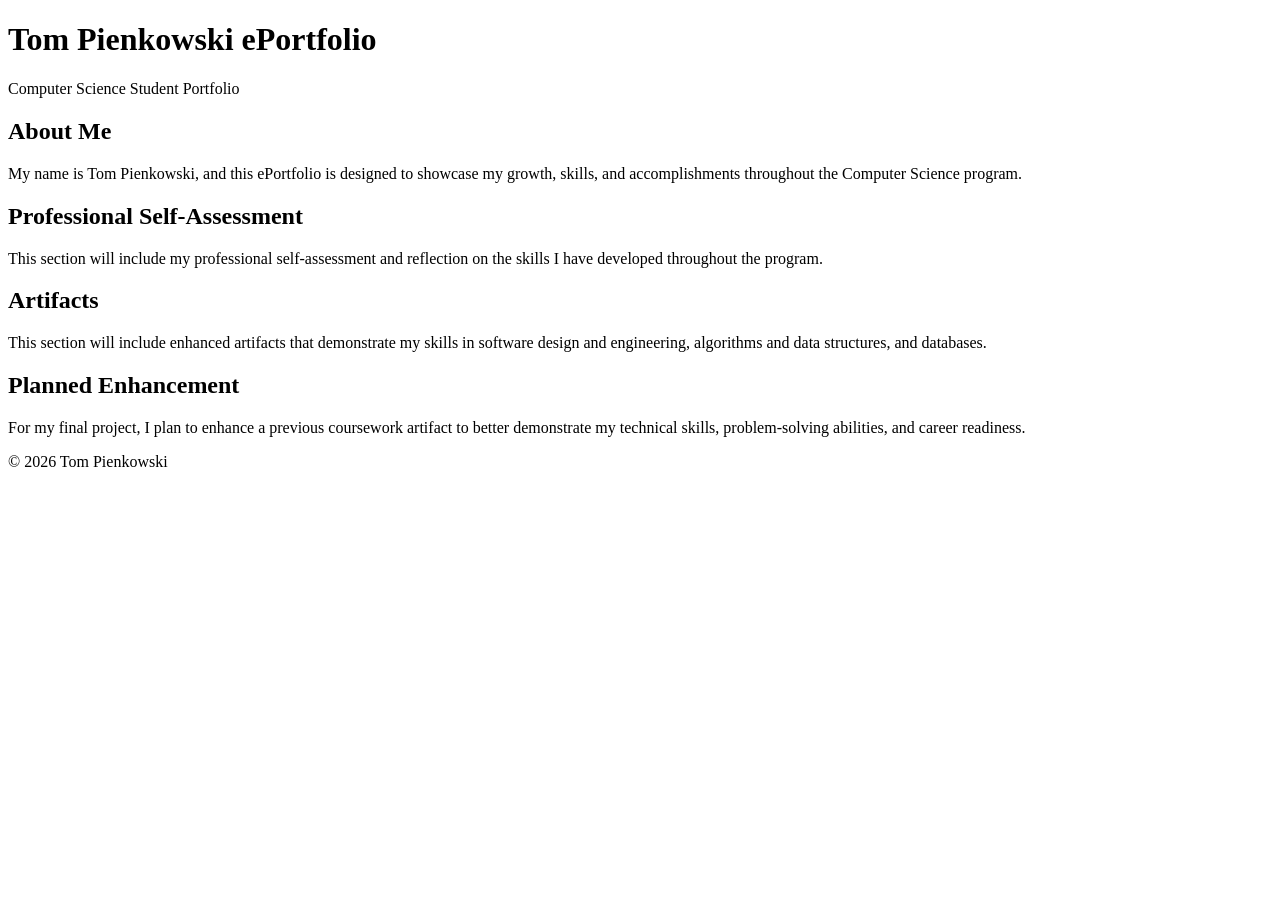
==== index.html @ 943bf528 "Create index.html for ePortfolio This file contains the structure and content of Tom Pienkowski's eP" ====
<!DOCTYPE html>
<html lang="en">
<head>
    <meta charset="UTF-8">
    <meta name="viewport" content="width=device-width, initial-scale=1.0">
    <title>Tom Pienkowski ePortfolio</title>
</head>
<body>
    <header>
        <h1>Tom Pienkowski ePortfolio</h1>
        <p>Computer Science Student Portfolio</p>
    </header>

    <main>
        <section>
            <h2>About Me</h2>
            <p>
                My name is Tom Pienkowski, and this ePortfolio is designed to showcase
                my growth, skills, and accomplishments throughout the Computer Science program.
            </p>
        </section>

        <section>
            <h2>Professional Self-Assessment</h2>
            <p>
                This section will include my professional self-assessment and reflection
                on the skills I have developed throughout the program.
            </p>
        </section>

        <section>
            <h2>Artifacts</h2>
            <p>
                This section will include enhanced artifacts that demonstrate my skills
                in software design and engineering, algorithms and data structures, and databases.
            </p>
        </section>

        <section>
            <h2>Planned Enhancement</h2>
            <p>
                For my final project, I plan to enhance a previous coursework artifact
                to better demonstrate my technical skills, problem-solving abilities,
                and career readiness.
            </p>
        </section>
    </main>

    <footer>
        <p>&copy; 2026 Tom Pienkowski</p>
    </footer>
</body>
</html>
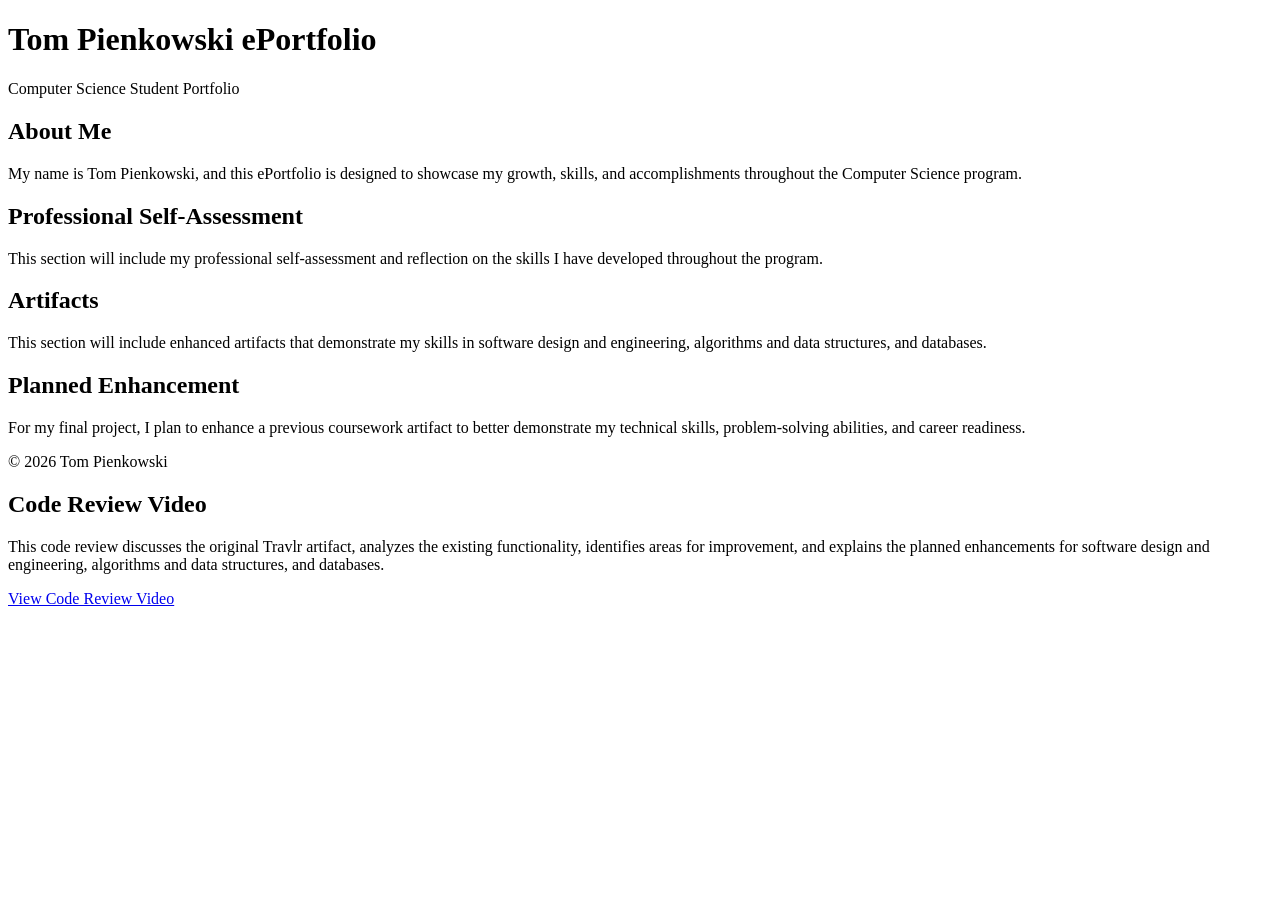
==== commit 4e4474d8: "Add code review video section to index.html Added a section for a code review video with description" ====
--- a/index.html
+++ b/index.html
@@ -49,5 +49,18 @@
     <footer>
         <p>&copy; 2026 Tom Pienkowski</p>
     </footer>
+    <section>
+  <h2>Code Review Video</h2>
+  <p>
+    This code review discusses the original Travlr artifact, analyzes the existing functionality,
+    identifies areas for improvement, and explains the planned enhancements for software design
+    and engineering, algorithms and data structures, and databases.
+  </p>
+  <p>
+    <a href="https://drive.google.com/file/d/12SiX3UgTAjes6bRLbJpo955Z5k4IG2sn/view?usp=drive_link" target="_blank">
+      View Code Review Video
+    </a>
+  </p>
+</section>
 </body>
 </html>
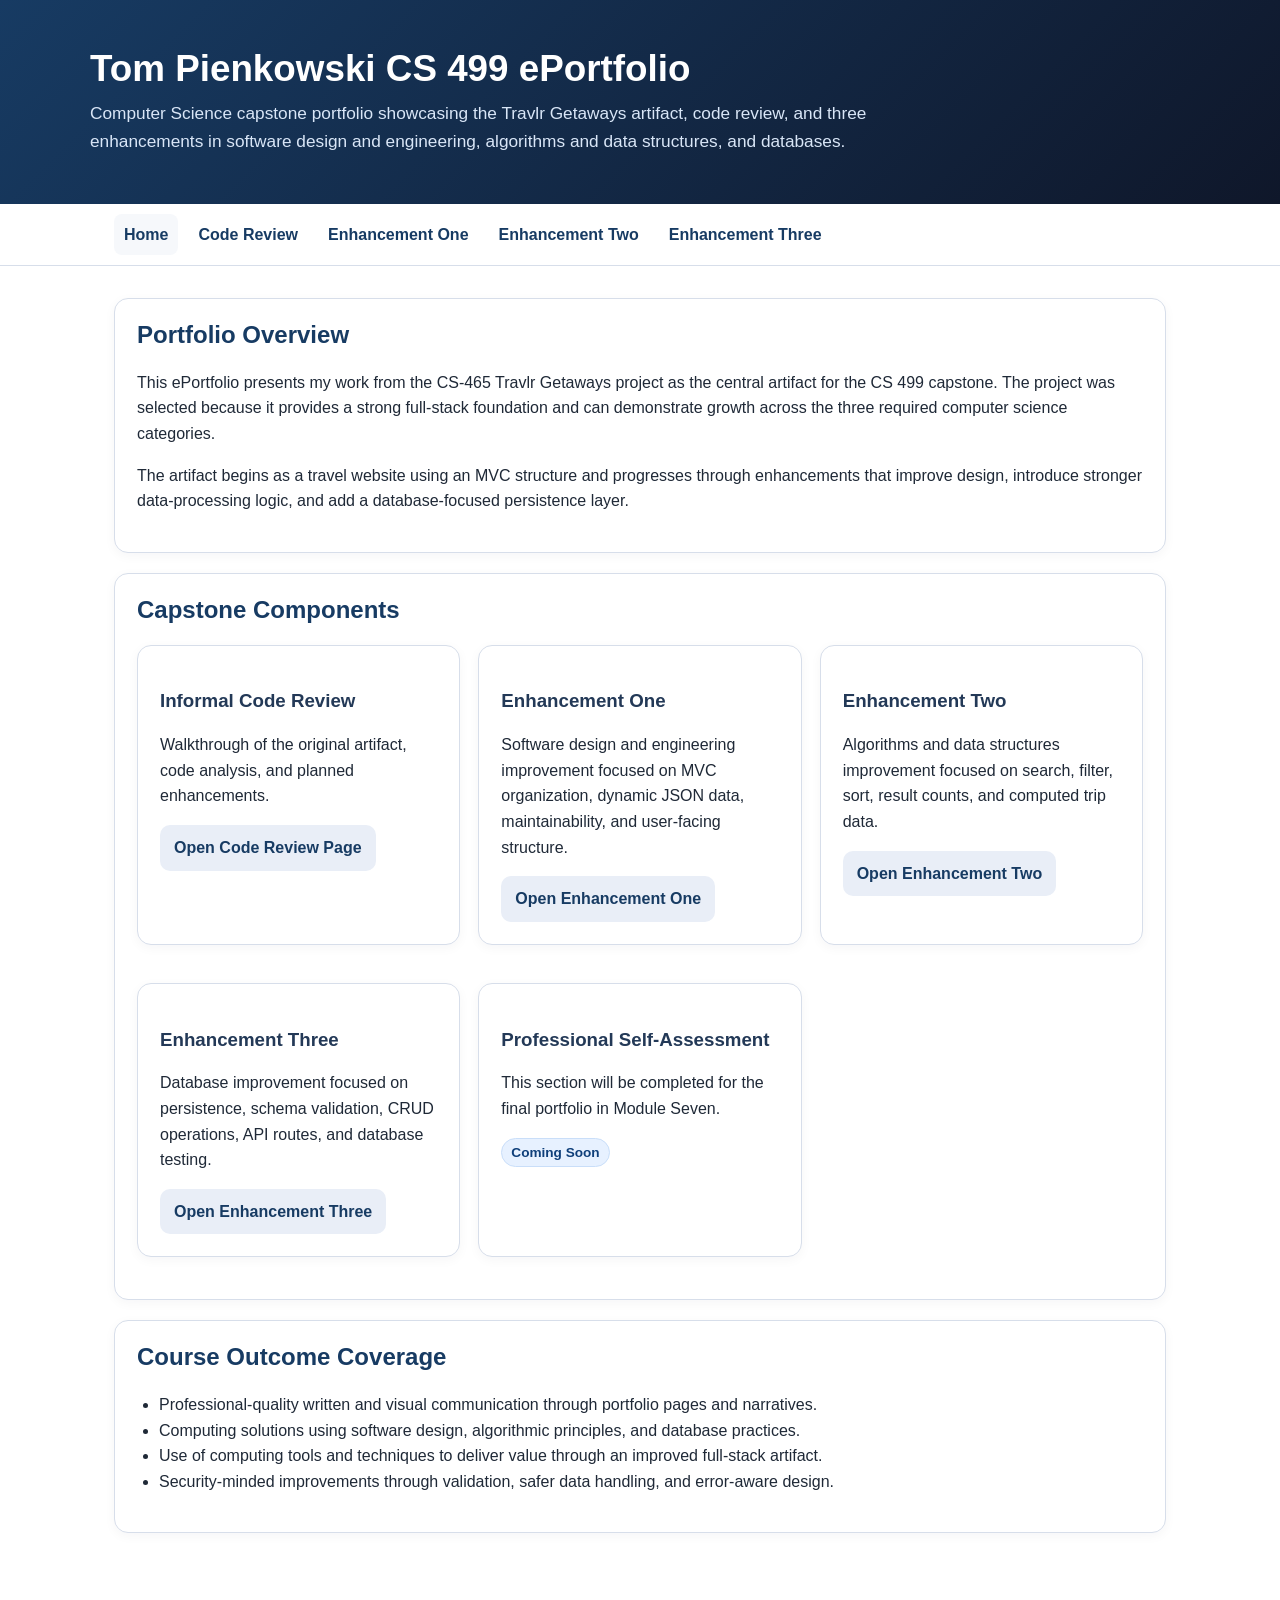
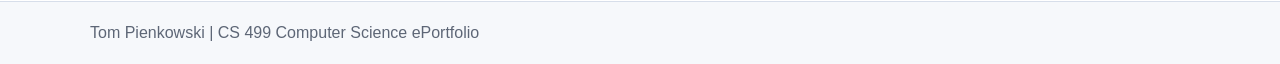
==== commit 889dd181: "Add files via upload" ====
--- a/index.html
+++ b/index.html
@@ -1,66 +1,75 @@
 <!DOCTYPE html>
 <html lang="en">
 <head>
-    <meta charset="UTF-8">
-    <meta name="viewport" content="width=device-width, initial-scale=1.0">
-    <title>Tom Pienkowski ePortfolio</title>
+  <meta charset="UTF-8">
+  <meta name="viewport" content="width=device-width, initial-scale=1.0">
+  <title>Tom Pienkowski | CS 499 ePortfolio</title>
+  <link rel="stylesheet" href="assets/style.css">
 </head>
 <body>
-    <header>
-        <h1>Tom Pienkowski ePortfolio</h1>
-        <p>Computer Science Student Portfolio</p>
-    </header>
+  <header>
+    <div class="wrap">
+      <h1>Tom Pienkowski CS 499 ePortfolio</h1>
+      <p>Computer Science capstone portfolio showcasing the Travlr Getaways artifact, code review, and three enhancements in software design and engineering, algorithms and data structures, and databases.</p>
+    </div>
+  </header>
+  <nav>
+    <div class="wrap">
+      <a class="active" href="index.html">Home</a>
+      <a href="pages/code-review.html">Code Review</a>
+      <a href="pages/enhancement-one.html">Enhancement One</a>
+      <a href="pages/enhancement-two.html">Enhancement Two</a>
+      <a href="pages/enhancement-three.html">Enhancement Three</a>
+    </div>
+  </nav>
+  <main>
+    <section>
+      <h2>Portfolio Overview</h2>
+      <p>This ePortfolio presents my work from the CS-465 Travlr Getaways project as the central artifact for the CS 499 capstone. The project was selected because it provides a strong full-stack foundation and can demonstrate growth across the three required computer science categories.</p>
+      <p>The artifact begins as a travel website using an MVC structure and progresses through enhancements that improve design, introduce stronger data-processing logic, and add a database-focused persistence layer.</p>
+    </section>
 
-    <main>
-        <section>
-            <h2>About Me</h2>
-            <p>
-                My name is Tom Pienkowski, and this ePortfolio is designed to showcase
-                my growth, skills, and accomplishments throughout the Computer Science program.
-            </p>
-        </section>
+    <section>
+      <h2>Capstone Components</h2>
+      <div class="grid">
+        <div class="card">
+          <h3>Informal Code Review</h3>
+          <p>Walkthrough of the original artifact, code analysis, and planned enhancements.</p>
+          <a class="btn light" href="pages/code-review.html">Open Code Review Page</a>
+        </div>
+        <div class="card">
+          <h3>Enhancement One</h3>
+          <p>Software design and engineering improvement focused on MVC organization, dynamic JSON data, maintainability, and user-facing structure.</p>
+          <a class="btn light" href="pages/enhancement-one.html">Open Enhancement One</a>
+        </div>
+        <div class="card">
+          <h3>Enhancement Two</h3>
+          <p>Algorithms and data structures improvement focused on search, filter, sort, result counts, and computed trip data.</p>
+          <a class="btn light" href="pages/enhancement-two.html">Open Enhancement Two</a>
+        </div>
+        <div class="card">
+          <h3>Enhancement Three</h3>
+          <p>Database improvement focused on persistence, schema validation, CRUD operations, API routes, and database testing.</p>
+          <a class="btn light" href="pages/enhancement-three.html">Open Enhancement Three</a>
+        </div>
+        <div class="card">
+          <h3>Professional Self-Assessment</h3>
+          <p>This section will be completed for the final portfolio in Module Seven.</p>
+          <span class="badge">Coming Soon</span>
+        </div>
+      </div>
+    </section>
 
-        <section>
-            <h2>Professional Self-Assessment</h2>
-            <p>
-                This section will include my professional self-assessment and reflection
-                on the skills I have developed throughout the program.
-            </p>
-        </section>
-
-        <section>
-            <h2>Artifacts</h2>
-            <p>
-                This section will include enhanced artifacts that demonstrate my skills
-                in software design and engineering, algorithms and data structures, and databases.
-            </p>
-        </section>
-
-        <section>
-            <h2>Planned Enhancement</h2>
-            <p>
-                For my final project, I plan to enhance a previous coursework artifact
-                to better demonstrate my technical skills, problem-solving abilities,
-                and career readiness.
-            </p>
-        </section>
-    </main>
-
-    <footer>
-        <p>&copy; 2026 Tom Pienkowski</p>
-    </footer>
     <section>
-  <h2>Code Review Video</h2>
-  <p>
-    This code review discusses the original Travlr artifact, analyzes the existing functionality,
-    identifies areas for improvement, and explains the planned enhancements for software design
-    and engineering, algorithms and data structures, and databases.
-  </p>
-  <p>
-    <a href="https://drive.google.com/file/d/12SiX3UgTAjes6bRLbJpo955Z5k4IG2sn/view?usp=drive_link" target="_blank">
-      View Code Review Video
-    </a>
-  </p>
-</section>
+      <h2>Course Outcome Coverage</h2>
+      <ul>
+        <li>Professional-quality written and visual communication through portfolio pages and narratives.</li>
+        <li>Computing solutions using software design, algorithmic principles, and database practices.</li>
+        <li>Use of computing tools and techniques to deliver value through an improved full-stack artifact.</li>
+        <li>Security-minded improvements through validation, safer data handling, and error-aware design.</li>
+      </ul>
+    </section>
+  </main>
+  <footer><div class="wrap">Tom Pienkowski | CS 499 Computer Science ePortfolio</div></footer>
 </body>
 </html>
--- a/assets/style.css
+++ b/assets/style.css
@@ -0,0 +1,96 @@
+:root {
+  --navy: #173b63;
+  --blue: #2563eb;
+  --light: #f6f8fb;
+  --border: #d7deea;
+  --text: #1f2937;
+  --muted: #5d6676;
+  --success: #0f766e;
+}
+
+* { box-sizing: border-box; }
+body {
+  margin: 0;
+  font-family: Arial, Helvetica, sans-serif;
+  color: var(--text);
+  background: #ffffff;
+  line-height: 1.6;
+}
+header {
+  background: linear-gradient(135deg, var(--navy), #0f172a);
+  color: white;
+  padding: 48px 24px;
+}
+header .wrap, main, footer .wrap { max-width: 1100px; margin: 0 auto; }
+h1 { margin: 0 0 10px; font-size: 2.3rem; line-height: 1.15; }
+header p { margin: 0; max-width: 850px; font-size: 1.08rem; color: #d9e6f7; }
+nav {
+  background: #fff;
+  border-bottom: 1px solid var(--border);
+  position: sticky;
+  top: 0;
+  z-index: 2;
+}
+nav .wrap {
+  max-width: 1100px;
+  margin: 0 auto;
+  display: flex;
+  gap: 10px;
+  flex-wrap: wrap;
+  padding: 10px 24px;
+}
+nav a {
+  color: var(--navy);
+  text-decoration: none;
+  font-weight: 700;
+  padding: 8px 10px;
+  border-radius: 8px;
+}
+nav a:hover, nav a.active { background: var(--light); }
+main { padding: 32px 24px 48px; }
+section, .card {
+  background: #fff;
+  border: 1px solid var(--border);
+  border-radius: 14px;
+  padding: 22px;
+  margin: 0 0 20px;
+  box-shadow: 0 3px 12px rgba(15, 23, 42, 0.04);
+}
+h2 { color: var(--navy); margin-top: 0; line-height: 1.2; }
+h3 { color: #233957; margin-bottom: 8px; }
+.grid { display: grid; grid-template-columns: repeat(3, 1fr); gap: 18px; }
+@media (max-width: 850px) { .grid { grid-template-columns: 1fr; } }
+.badge {
+  display: inline-block;
+  background: #e7f1ff;
+  color: #0f3f7a;
+  border: 1px solid #c9def9;
+  padding: 3px 9px;
+  border-radius: 999px;
+  font-size: 0.85rem;
+  font-weight: 700;
+  margin: 0 6px 8px 0;
+}
+.btns { display: flex; gap: 10px; flex-wrap: wrap; margin-top: 14px; }
+.btn {
+  display: inline-block;
+  text-decoration: none;
+  background: var(--blue);
+  color: white;
+  padding: 10px 14px;
+  border-radius: 10px;
+  font-weight: 700;
+}
+.btn.secondary { background: var(--navy); }
+.btn.light { background: #e9eef7; color: var(--navy); }
+.notice {
+  background: #fff7ed;
+  border: 1px solid #fed7aa;
+  color: #7c2d12;
+  border-radius: 12px;
+  padding: 14px 16px;
+}
+ul { padding-left: 22px; }
+footer { background: var(--light); border-top: 1px solid var(--border); padding: 18px 24px; color: var(--muted); }
+.small { color: var(--muted); font-size: 0.95rem; }
+.status { color: var(--success); font-weight: 700; }
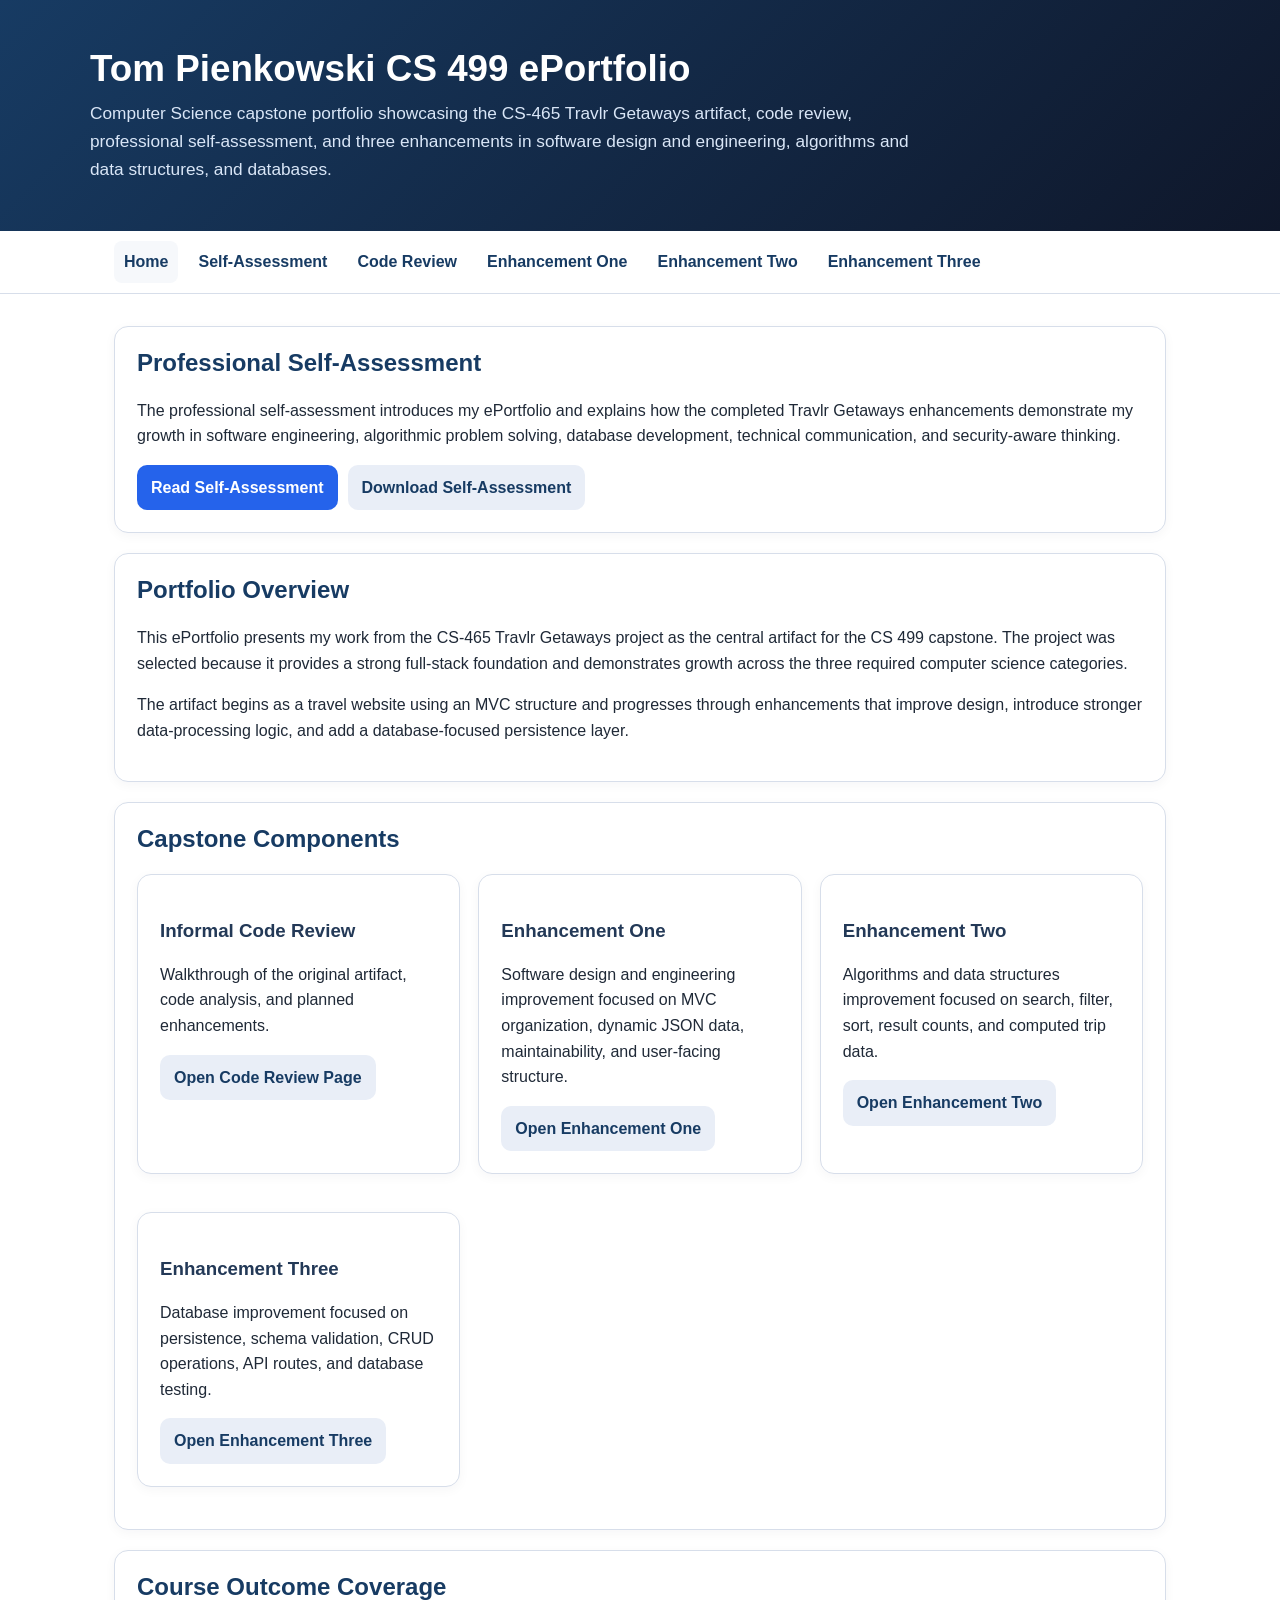
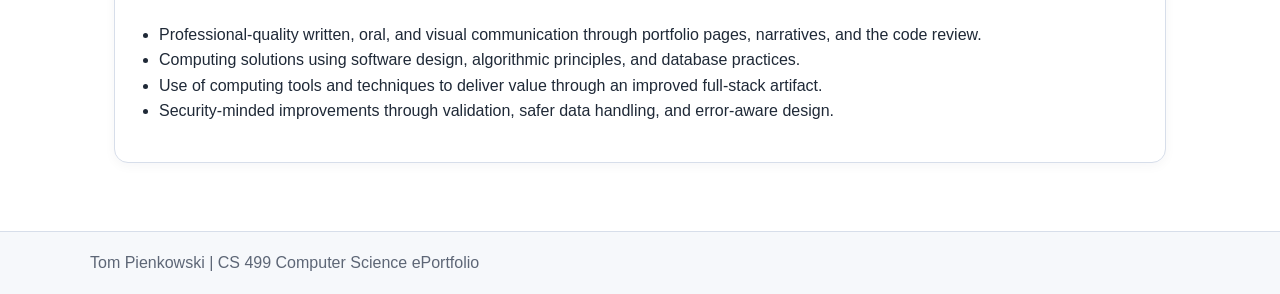
==== commit 06b5c6aa: "Add files via upload" ====
--- a/index.html
+++ b/index.html
@@ -10,12 +10,13 @@
   <header>
     <div class="wrap">
       <h1>Tom Pienkowski CS 499 ePortfolio</h1>
-      <p>Computer Science capstone portfolio showcasing the Travlr Getaways artifact, code review, and three enhancements in software design and engineering, algorithms and data structures, and databases.</p>
+      <p>Computer Science capstone portfolio showcasing the CS-465 Travlr Getaways artifact, code review, professional self-assessment, and three enhancements in software design and engineering, algorithms and data structures, and databases.</p>
     </div>
   </header>
   <nav>
     <div class="wrap">
       <a class="active" href="index.html">Home</a>
+      <a href="pages/self-assessment.html">Self-Assessment</a>
       <a href="pages/code-review.html">Code Review</a>
       <a href="pages/enhancement-one.html">Enhancement One</a>
       <a href="pages/enhancement-two.html">Enhancement Two</a>
@@ -24,8 +25,17 @@
   </nav>
   <main>
     <section>
+      <h2>Professional Self-Assessment</h2>
+      <p>The professional self-assessment introduces my ePortfolio and explains how the completed Travlr Getaways enhancements demonstrate my growth in software engineering, algorithmic problem solving, database development, technical communication, and security-aware thinking.</p>
+      <div class="btns">
+        <a class="btn" href="pages/self-assessment.html">Read Self-Assessment</a>
+        <a class="btn light" href="downloads/Pienkowski_Tom_CS499_Professional_Self_Assessment.docx">Download Self-Assessment</a>
+      </div>
+    </section>
+
+    <section>
       <h2>Portfolio Overview</h2>
-      <p>This ePortfolio presents my work from the CS-465 Travlr Getaways project as the central artifact for the CS 499 capstone. The project was selected because it provides a strong full-stack foundation and can demonstrate growth across the three required computer science categories.</p>
+      <p>This ePortfolio presents my work from the CS-465 Travlr Getaways project as the central artifact for the CS 499 capstone. The project was selected because it provides a strong full-stack foundation and demonstrates growth across the three required computer science categories.</p>
       <p>The artifact begins as a travel website using an MVC structure and progresses through enhancements that improve design, introduce stronger data-processing logic, and add a database-focused persistence layer.</p>
     </section>
 
@@ -52,18 +62,13 @@
           <p>Database improvement focused on persistence, schema validation, CRUD operations, API routes, and database testing.</p>
           <a class="btn light" href="pages/enhancement-three.html">Open Enhancement Three</a>
         </div>
-        <div class="card">
-          <h3>Professional Self-Assessment</h3>
-          <p>This section will be completed for the final portfolio in Module Seven.</p>
-          <span class="badge">Coming Soon</span>
-        </div>
       </div>
     </section>
 
     <section>
       <h2>Course Outcome Coverage</h2>
       <ul>
-        <li>Professional-quality written and visual communication through portfolio pages and narratives.</li>
+        <li>Professional-quality written, oral, and visual communication through portfolio pages, narratives, and the code review.</li>
         <li>Computing solutions using software design, algorithmic principles, and database practices.</li>
         <li>Use of computing tools and techniques to deliver value through an improved full-stack artifact.</li>
         <li>Security-minded improvements through validation, safer data handling, and error-aware design.</li>
